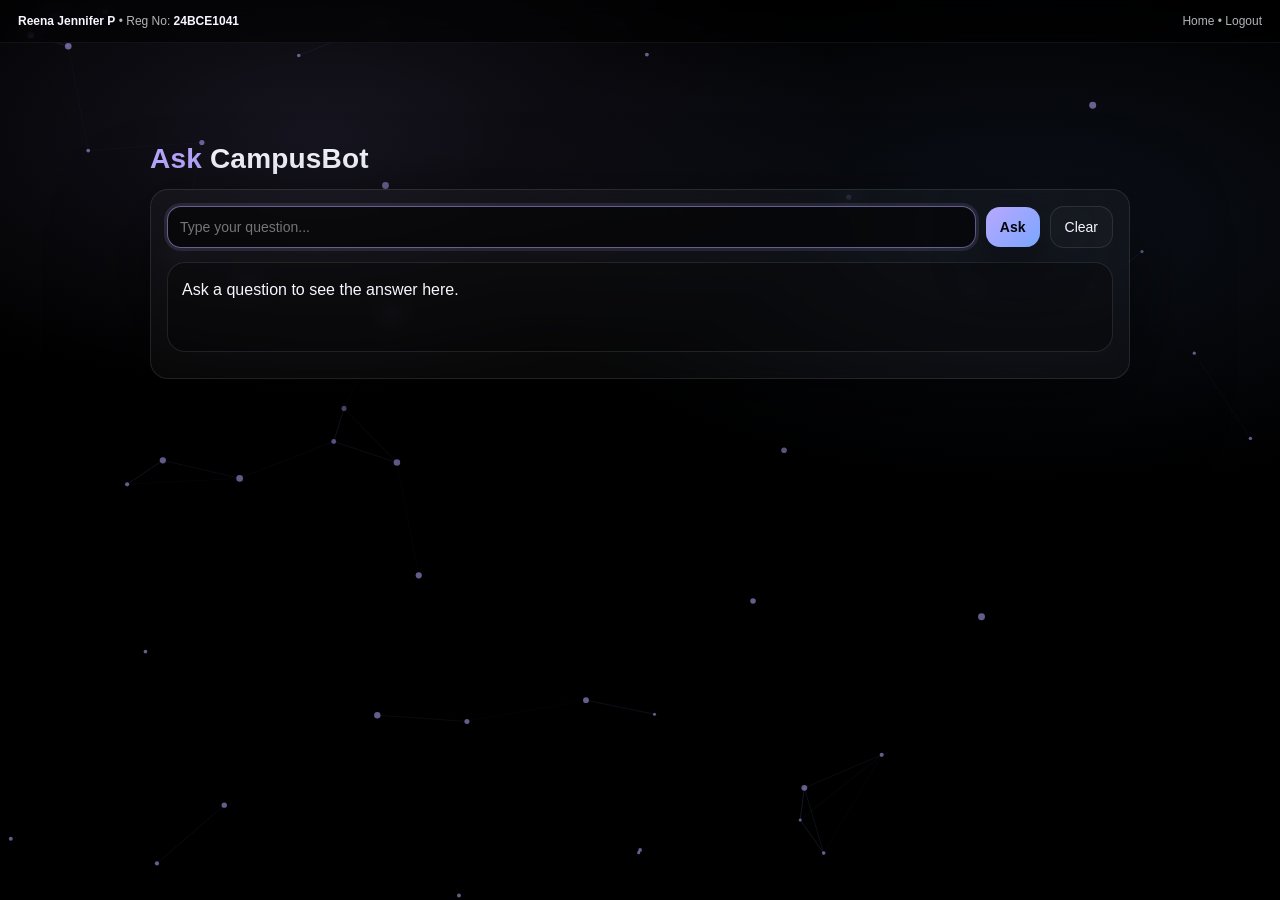
==== frontend/index.html @ 2409b5f1 "Restructure project and add README" ====
<!DOCTYPE html>
<html>
<head>
  <meta charset="UTF-8" />
  <meta name="viewport" content="width=device-width, initial-scale=1"/>
  <title>CampusBot • Ask</title>
  <link rel="stylesheet" href="styles.css" />
  <style>
    .ask-wrap{
      width:min(980px, 92vw);
      margin:0 auto;
      padding:88px 0 50px;
    }
    .ask-title{
      font-size:28px;
    }
    .ask-panel{
      padding:16px;
    }
    .ask-input{
      flex:1;
      min-width:260px;
    }
  </style>
</head>
<body>
  <canvas id="bgCanvas"></canvas>

  <div class="top">
    <div class="id"><b>Reena Jennifer P</b> • Reg No: <b>24BCE1041</b></div>
    <div class="id">
      <a href="home.html">Home</a> • <a href="login.html">Logout</a>
    </div>
  </div>

  <div class="ask-wrap">
    <h1 class="ask-title"><span>Ask</span> CampusBot</h1>

    <div class="panel ask-panel">
      <div class="row">
        <input id="q" class="ask-input" type="text" placeholder="Type your question..." />
        <button class="primary" id="askBtn">Ask</button>
        <button id="clearBtn">Clear</button>
      </div>

      <div class="answer" id="answer">Ask a question to see the answer here.</div>

      <div class="sourcesTitle" id="sourcesTitle">Sources</div>
      <div class="sources" id="sources"></div>
    </div>
  </div>

  <script src="js/bg-canvas.js"></script>
  <script src="js/ask.js"></script>
</body>
</html>
---- frontend/styles.css ----
:root{
  --bg:#000;
  --text:#f6f7ff;
  --muted:rgba(246,247,255,.72);
  --line:rgba(246,247,255,.10);
  --accent:#b9a8ff;
  --accent2:#7aa6ff;
  --panel:rgba(255,255,255,.03);
}

*{
  box-sizing:border-box;
}

html, body{
  margin:0;
  min-height:100vh;
  font-family: Arial, sans-serif;
  color:var(--text);
  background:
    radial-gradient(900px 450px at 25% 15%, rgba(185,168,255,.12), transparent 60%),
    radial-gradient(900px 450px at 80% 25%, rgba(122,166,255,.10), transparent 60%),
    var(--bg);
}

body{
  min-height:100vh;
}

a{
  color:inherit;
}

.top{
  position: fixed;
  top:0;
  left:0;
  right:0;
  padding:14px 18px;
  border-bottom:1px solid rgba(246,247,255,.06);
  background:rgba(0,0,0,.55);
  backdrop-filter:blur(10px);
  display:flex;
  justify-content:space-between;
  align-items:center;
  z-index:10;
}

.top .id{
  font-size:12px;
  color:var(--muted);
}

.top .id b{
  color:var(--text);
}

.top a{
  color:var(--muted);
  text-decoration:none;
  font-size:12px;
}

.top a:hover{
  text-decoration:underline;
}

.wrap{
  width:min(960px, 92vw);
  margin:0 auto;
}

.wrap-narrow{
  width:min(420px, 92vw);
}

.panel{
  border:1px solid var(--line);
  border-radius:18px;
  background:var(--panel);
  backdrop-filter:blur(10px);
  box-shadow:0 30px 90px rgba(0,0,0,.6);
}

.brand{
  font-size:28px;
  letter-spacing:.2px;
  margin:0;
}

.brand span,
h1 span{
  color:var(--accent);
  font-weight:800;
}

.sub{
  margin:8px 0 0;
  color:var(--muted);
  font-size:13px;
  line-height:1.5;
}

h1{
  margin:12px 0 14px;
  letter-spacing:.2px;
}

.input,
input{
  width:100%;
  min-width:0;
  padding:12px 12px;
  border-radius:14px;
  border:1px solid rgba(246,247,255,.12);
  background:rgba(0,0,0,.55);
  color:var(--text);
  outline:none;
  font-size:14px;
}

.input:focus,
input:focus{
  border-color:rgba(185,168,255,.55);
  box-shadow:0 0 0 3px rgba(185,168,255,.12);
}

/* Prevent white autofill background */
input:-webkit-autofill,
input:-webkit-autofill:hover,
input:-webkit-autofill:focus,
input:-webkit-autofill:active{
  -webkit-box-shadow:0 0 0 1000px rgba(0,0,0,0.55) inset !important;
  box-shadow:0 0 0 1000px rgba(0,0,0,0.55) inset !important;
  -webkit-text-fill-color:#f6f7ff !important;
  transition:background-color 5000s ease-in-out 0s;
}

label{
  display:block;
  margin:12px 0 6px;
  font-size:12px;
  color:var(--muted);
}

.btn,
button{
  padding:12px 14px;
  border-radius:14px;
  border:1px solid rgba(246,247,255,.10);
  background:rgba(255,255,255,.02);
  color:var(--text);
  cursor:pointer;
  font-size:14px;
}

.btn-primary,
button.primary{
  border:none;
  color:#05050a;
  font-weight:800;
  background:linear-gradient(135deg, var(--accent), var(--accent2));
  box-shadow:0 16px 50px rgba(0,0,0,.55);
}

.btn-primary:hover,
button.primary:hover{
  transform:translateY(-1px);
}

.btn-primary:active,
button.primary:active{
  transform:translateY(0);
}

button:disabled{
  opacity:.6;
  cursor:not-allowed;
}

.link{
  color:rgba(185,168,255,.95);
  text-decoration:none;
  font-size:12px;
  cursor:pointer;
}

.link:hover{
  text-decoration:underline;
}

.grid{
  position:fixed;
  inset:0;
  background:
    linear-gradient(to right, rgba(255,255,255,.03) 1px, transparent 1px),
    linear-gradient(to bottom, rgba(255,255,255,.03) 1px, transparent 1px);
  background-size:70px 70px;
  opacity:.14;
  pointer-events:none;
  mask-image:radial-gradient(700px 500px at 50% 20%, black 30%, transparent 70%);
}

.row{
  display:flex;
  gap:10px;
  flex-wrap:wrap;
  align-items:center;
}

.toast{
  margin-top:12px;
  border:1px solid rgba(246,247,255,.10);
  background:rgba(0,0,0,.35);
  border-radius:14px;
  padding:10px 12px;
  font-size:12px;
  color:rgba(246,247,255,.78);
  display:none;
}

.answer{
  margin-top:14px;
  padding:14px;
  border-radius:18px;
  border:1px solid rgba(246,247,255,.10);
  background:rgba(0,0,0,.30);
  white-space:pre-wrap;
  line-height:1.6;
  min-height:90px;
}

.sourcesTitle{
  margin-top:14px;
  color:var(--accent);
  font-weight:800;
  font-size:13px;
  display:none;
}

.sources{
  margin-top:10px;
  display:flex;
  flex-direction:column;
  gap:8px;
}

.src{
  border:1px solid rgba(246,247,255,.10);
  background:rgba(255,255,255,.02);
  border-radius:14px;
  padding:10px 12px;
  font-size:13px;
  color:var(--muted);
}

.src a{
  color:var(--text);
  text-decoration:none;
}

.src a:hover{
  text-decoration:underline;
}

.pill{
  display:inline-block;
  font-size:11px;
  padding:3px 8px;
  border-radius:999px;
  border:1px solid rgba(246,247,255,.10);
  background:rgba(185,168,255,.10);
  color:var(--text);
  margin-right:8px;
}

.url{
  margin-top:6px;
  font-size:12px;
  opacity:.9;
  word-break:break-word;
}

#bgCanvas{
  position: fixed;
  inset: 0;
  width: 100%;
  height: 100%;
  z-index: 0;
}

.grid{
  z-index: 1;
}

.top,
.home-wrap,
.ask-wrap,
.wrap,
.login-wrap{
  position: relative;
  z-index: 2;
}
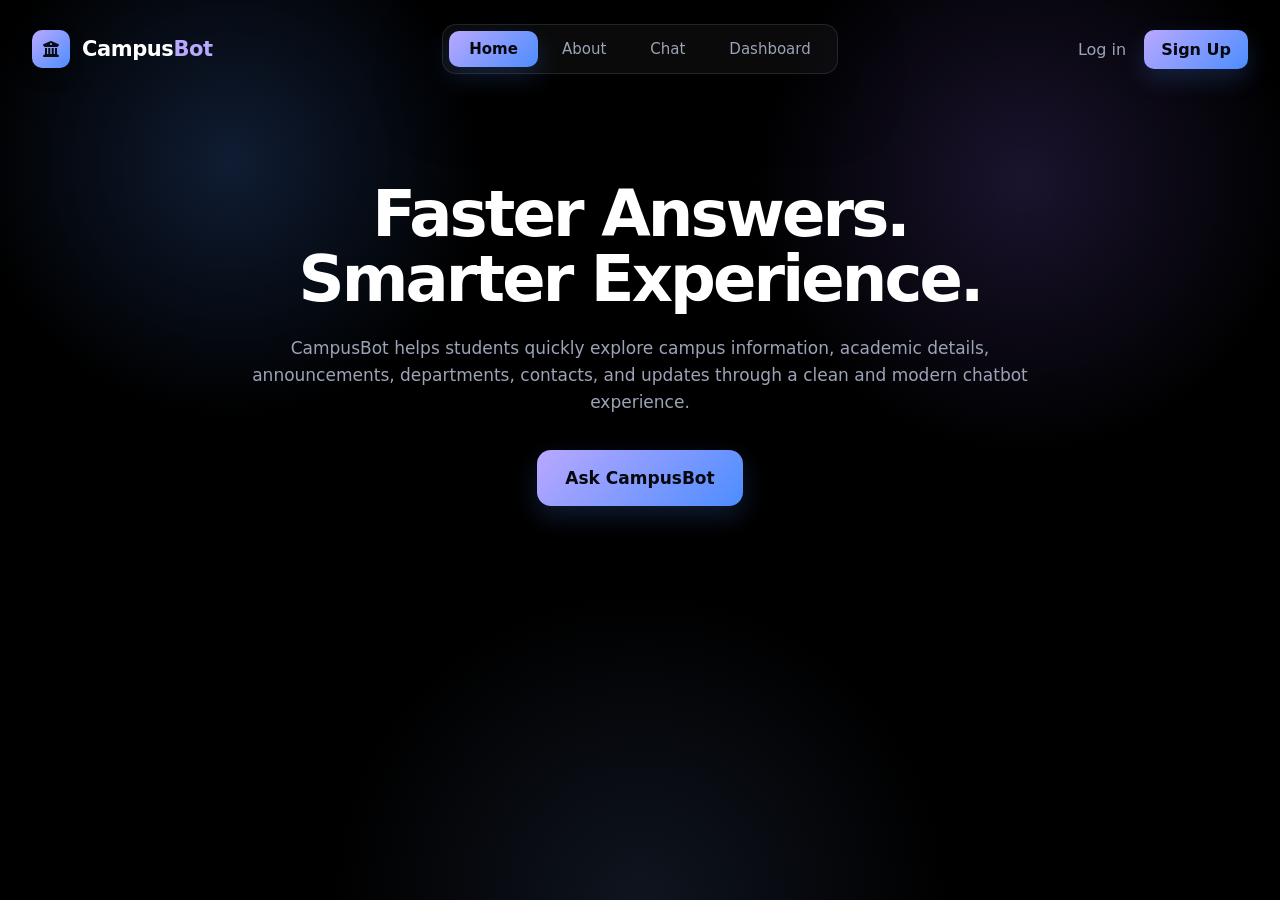
==== commit f282c004: "Replace old frontend with new frontend pages" ====
--- a/frontend/index.html
+++ b/frontend/index.html
@@ -1,56 +1,344 @@
 <!DOCTYPE html>
-<html>
+<html lang="en">
 <head>
   <meta charset="UTF-8" />
-  <meta name="viewport" content="width=device-width, initial-scale=1"/>
-  <title>CampusBot • Ask</title>
-  <link rel="stylesheet" href="styles.css" />
+  <meta name="viewport" content="width=device-width, initial-scale=1.0" />
+  <title>CampusBot Landing Page</title>
+  <link rel="stylesheet" href="https://cdnjs.cloudflare.com/ajax/libs/font-awesome/6.5.2/css/all.min.css">
   <style>
-    .ask-wrap{
-      width:min(980px, 92vw);
-      margin:0 auto;
-      padding:88px 0 50px;
-    }
-    .ask-title{
-      font-size:28px;
-    }
-    .ask-panel{
-      padding:16px;
-    }
-    .ask-input{
-      flex:1;
-      min-width:260px;
+    :root {
+      --bg: #000000;
+      --text: #f6f7ff;
+      --muted: #9ca3b7;
+      --line: rgba(255,255,255,0.10);
+      --panel: rgba(18, 20, 32, 0.72);
+      --panel-2: rgba(255,255,255,0.04);
+      --accent: #b9a8ff;
+      --accent-2: #4d8dff;
+      --shadow: 0 24px 60px rgba(0,0,0,0.55);
+      --radius-lg: 18px;
+      --radius-md: 14px;
+      --radius-sm: 12px;
+    }
+
+    * {
+      box-sizing: border-box;
+      margin: 0;
+      padding: 0;
+    }
+
+    html, body {
+      width: 100%;
+      min-height: 100%;
+      font-family: Inter, ui-sans-serif, system-ui, -apple-system, BlinkMacSystemFont, "Segoe UI", Roboto, Helvetica, Arial, sans-serif;
+      color: var(--text);
+      overflow-x: hidden;
+      background: var(--bg);
+    }
+
+    body {
+      background:
+        radial-gradient(circle at 18% 18%, rgba(77,141,255,0.20), transparent 20%),
+        radial-gradient(circle at 80% 20%, rgba(143,107,255,0.18), transparent 22%),
+        radial-gradient(circle at 50% 100%, rgba(122,166,255,0.12), transparent 28%),
+        #000;
+    }
+
+    .page {
+      width: 100%;
+      min-height: 100vh;
+      position: relative;
+      padding-bottom: 48px;
+    }
+
+    .container {
+      width: min(1220px, calc(100vw - 64px));
+      margin: 0 auto;
+    }
+
+    header {
+      display: grid;
+      grid-template-columns: 1fr auto 1fr;
+      align-items: center;
+      padding: 24px 0 18px;
+      position: relative;
+      z-index: 2;
+    }
+
+    .brand {
+      display: flex;
+      align-items: center;
+      gap: 12px;
+      font-size: 21px;
+      font-weight: 600;
+      letter-spacing: -0.02em;
+      color: #fff;
+      justify-self: start;
+    }
+
+    .brand-badge {
+      width: 38px;
+      height: 38px;
+      border-radius: 10px;
+      background: linear-gradient(135deg, var(--accent) 0%, var(--accent-2) 100%);
+      box-shadow: 0 8px 16px rgba(0,0,0,0.25);
+      flex: 0 0 38px;
+      display: grid;
+      place-items: center;
+      color: #0b0d14;
+      font-size: 16px;
+    }
+
+    .brand-text span {
+      color: var(--accent);
+    }
+
+    .nav-pill {
+      display: flex;
+      align-items: center;
+      gap: 4px;
+      padding: 6px;
+      background: var(--panel-2);
+      border: 1px solid var(--line);
+      border-radius: 14px;
+      backdrop-filter: blur(14px);
+      box-shadow: var(--shadow);
+      margin-left: 0;
+      justify-self: center;
+    }
+
+    .nav-pill a {
+      text-decoration: none;
+      color: var(--muted);
+      font-size: 15px;
+      font-weight: 500;
+      padding: 9px 20px;
+      border-radius: 10px;
+      transition: 0.2s ease;
+    }
+
+    .nav-pill a.active {
+      background: linear-gradient(135deg, var(--accent) 0%, var(--accent-2) 100%);
+      color: #07080d;
+      font-weight: 700;
+      box-shadow: 0 10px 24px rgba(77,141,255,0.20);
+    }
+
+    .auth {
+      display: flex;
+      align-items: center;
+      gap: 18px;
+      font-size: 16px;
+      font-weight: 500;
+      justify-self: end;
+    }
+
+    .auth a {
+      text-decoration: none;
+      color: var(--muted);
+    }
+
+    .auth .signup {
+      color: #07080d;
+      background: linear-gradient(135deg, var(--accent) 0%, var(--accent-2) 100%);
+      padding: 10px 17px;
+      border-radius: 10px;
+      font-weight: 700;
+      box-shadow: 0 10px 24px rgba(77,141,255,0.20);
+    }
+
+    .hero {
+      text-align: center;
+      padding-top: 90px;
+      padding-bottom: 10px;
+      position: relative;
+      z-index: 2;
+    }
+
+    .hero h1 {
+      font-size: clamp(42px, 5vw, 76px);
+      line-height: 1.02;
+      letter-spacing: -0.045em;
+      font-weight: 700;
+      max-width: 820px;
+      margin: 0 auto;
+      text-wrap: balance;
+      color: #fff;
+    }
+
+    .hero h1 span {
+      color: var(--accent);
+    }
+
+    .hero p {
+      margin: 22px auto 0;
+      max-width: 780px;
+      font-size: 17px;
+      line-height: 1.6;
+      color: var(--muted);
+      font-weight: 400;
+    }
+
+    .cta-row {
+      display: flex;
+      justify-content: center;
+      gap: 18px;
+      margin-top: 34px;
+    }
+
+    .btn {
+      height: 56px;
+      min-width: 190px;
+      padding: 0 28px;
+      border-radius: 14px;
+      display: inline-flex;
+      align-items: center;
+      justify-content: center;
+      text-decoration: none;
+      font-size: 17px;
+      font-weight: 600;
+      transition: 0.18s ease;
+      border: 1px solid var(--line);
+    }
+
+    .btn.primary {
+      background: linear-gradient(135deg, var(--accent) 0%, var(--accent-2) 100%);
+      color: #07080d;
+      font-weight: 700;
+      box-shadow: 0 10px 24px rgba(77,141,255,0.20);
+      border: none;
+    }
+
+    .btn.secondary {
+      color: var(--text);
+      background: rgba(255,255,255,0.04);
+      backdrop-filter: blur(12px);
+    }
+
+    .btn:hover {
+      transform: translateY(-1px);
+    }
+
+    @media (max-width: 980px) {
+      header {
+        display: flex;
+        flex-wrap: wrap;
+        gap: 16px;
+        justify-content: center;
+      }
+
+      .nav-pill {
+        order: 3;
+        width: 100%;
+        margin-left: 0;
+        justify-content: center;
+        flex-wrap: wrap;
+      }
+
+      .hero {
+        padding-top: 42px;
+      }
+    }
+
+    @media (max-width: 640px) {
+      .container {
+        width: calc(100vw - 24px);
+      }
+
+      header {
+        padding-top: 18px;
+      }
+
+      .brand {
+        font-size: 18px;
+      }
+
+      .brand-badge {
+        width: 34px;
+        height: 34px;
+        font-size: 14px;
+      }
+
+      .auth {
+        gap: 12px;
+        font-size: 15px;
+      }
+
+      .nav-pill a {
+        padding: 8px 14px;
+        font-size: 14px;
+      }
+
+      .hero h1 {
+        font-size: 42px;
+      }
+
+      .hero p {
+        font-size: 15px;
+        max-width: 95%;
+      }
+
+      .cta-row {
+        flex-direction: column;
+        align-items: center;
+      }
+
+      .btn {
+        width: min(100%, 280px);
+        min-width: 0;
+        height: 54px;
+        font-size: 16px;
+      }
     }
   </style>
 </head>
 <body>
-  <canvas id="bgCanvas"></canvas>
-
-  <div class="top">
-    <div class="id"><b>Reena Jennifer P</b> • Reg No: <b>24BCE1041</b></div>
-    <div class="id">
-      <a href="home.html">Home</a> • <a href="login.html">Logout</a>
+  <div class="page">
+    <div class="container">
+      <header>
+        <div class="brand">
+          <div class="brand-badge">
+            <i class="fa-solid fa-building-columns"></i>
+          </div>
+          <div class="brand-text">Campus<span>Bot</span></div>
+        </div>
+
+        <nav class="nav-pill">
+          <a href="#" class="active">Home</a>
+          <a href="about.html">About</a>
+          <a href="chat.html">Chat</a>
+          <a href="dashboard.html">Dashboard</a>
+        </nav>
+
+        <div class="auth">
+          <a href="login.html">Log in</a>
+          <a href="signup.html" class="signup">Sign Up</a>
+        </div>
+      </header>
+
+      <section class="hero">
+        <h1>Faster Answers. Smarter Experience.</h1>
+        <p>
+          CampusBot helps students quickly explore campus information, academic details,
+          announcements, departments, contacts, and updates through a clean and modern chatbot experience.
+        </p>
+
+        <div class="cta-row">
+          <a class="btn primary" href="chat.html">Ask CampusBot</a>
+        </div>
+      </section>
     </div>
   </div>
 
-  <div class="ask-wrap">
-    <h1 class="ask-title"><span>Ask</span> CampusBot</h1>
-
-    <div class="panel ask-panel">
-      <div class="row">
-        <input id="q" class="ask-input" type="text" placeholder="Type your question..." />
-        <button class="primary" id="askBtn">Ask</button>
-        <button id="clearBtn">Clear</button>
-      </div>
-
-      <div class="answer" id="answer">Ask a question to see the answer here.</div>
-
-      <div class="sourcesTitle" id="sourcesTitle">Sources</div>
-      <div class="sources" id="sources"></div>
-    </div>
-  </div>
-
-  <script src="js/bg-canvas.js"></script>
-  <script src="js/ask.js"></script>
+  <script>
+    document.querySelectorAll('.nav-pill a').forEach(link => {
+      link.addEventListener('click', e => {
+        const href = link.getAttribute('href');
+        if (href === "#") { e.preventDefault(); }
+        document.querySelectorAll('.nav-pill a').forEach(a => a.classList.remove('active'));
+        link.classList.add('active');
+      });
+    });
+  </script>
 </body>
 </html>
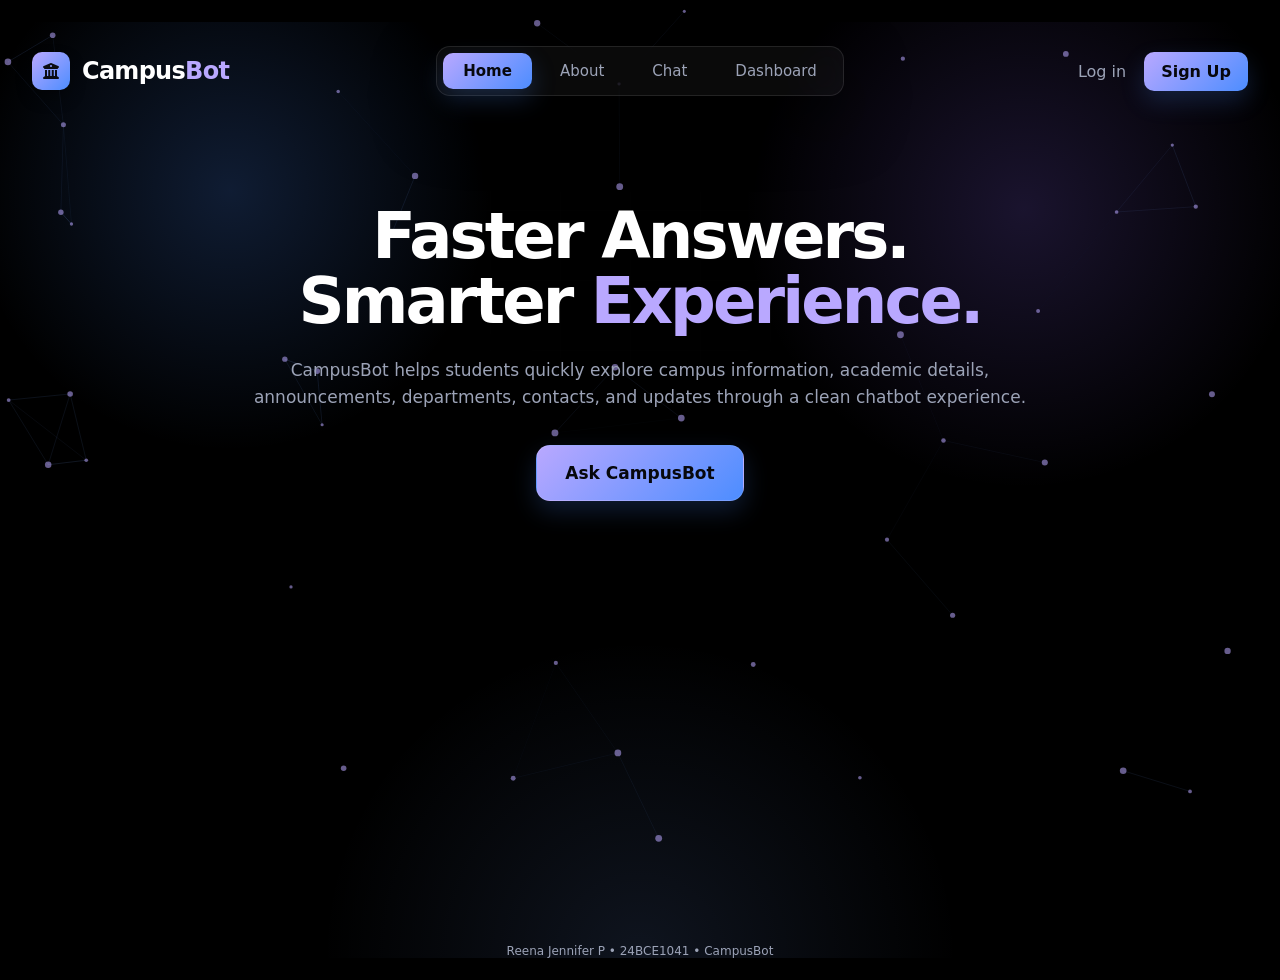
==== commit 263b6384: "Refactor frontend into shared css and js" ====
--- a/frontend/index.html
+++ b/frontend/index.html
@@ -3,303 +3,19 @@
 <head>
   <meta charset="UTF-8" />
   <meta name="viewport" content="width=device-width, initial-scale=1.0" />
-  <title>CampusBot Landing Page</title>
+  <title>CampusBot</title>
   <link rel="stylesheet" href="https://cdnjs.cloudflare.com/ajax/libs/font-awesome/6.5.2/css/all.min.css">
-  <style>
-    :root {
-      --bg: #000000;
-      --text: #f6f7ff;
-      --muted: #9ca3b7;
-      --line: rgba(255,255,255,0.10);
-      --panel: rgba(18, 20, 32, 0.72);
-      --panel-2: rgba(255,255,255,0.04);
-      --accent: #b9a8ff;
-      --accent-2: #4d8dff;
-      --shadow: 0 24px 60px rgba(0,0,0,0.55);
-      --radius-lg: 18px;
-      --radius-md: 14px;
-      --radius-sm: 12px;
-    }
-
-    * {
-      box-sizing: border-box;
-      margin: 0;
-      padding: 0;
-    }
-
-    html, body {
-      width: 100%;
-      min-height: 100%;
-      font-family: Inter, ui-sans-serif, system-ui, -apple-system, BlinkMacSystemFont, "Segoe UI", Roboto, Helvetica, Arial, sans-serif;
-      color: var(--text);
-      overflow-x: hidden;
-      background: var(--bg);
-    }
-
-    body {
-      background:
-        radial-gradient(circle at 18% 18%, rgba(77,141,255,0.20), transparent 20%),
-        radial-gradient(circle at 80% 20%, rgba(143,107,255,0.18), transparent 22%),
-        radial-gradient(circle at 50% 100%, rgba(122,166,255,0.12), transparent 28%),
-        #000;
-    }
-
-    .page {
-      width: 100%;
-      min-height: 100vh;
-      position: relative;
-      padding-bottom: 48px;
-    }
-
-    .container {
-      width: min(1220px, calc(100vw - 64px));
-      margin: 0 auto;
-    }
-
-    header {
-      display: grid;
-      grid-template-columns: 1fr auto 1fr;
-      align-items: center;
-      padding: 24px 0 18px;
-      position: relative;
-      z-index: 2;
-    }
-
-    .brand {
-      display: flex;
-      align-items: center;
-      gap: 12px;
-      font-size: 21px;
-      font-weight: 600;
-      letter-spacing: -0.02em;
-      color: #fff;
-      justify-self: start;
-    }
-
-    .brand-badge {
-      width: 38px;
-      height: 38px;
-      border-radius: 10px;
-      background: linear-gradient(135deg, var(--accent) 0%, var(--accent-2) 100%);
-      box-shadow: 0 8px 16px rgba(0,0,0,0.25);
-      flex: 0 0 38px;
-      display: grid;
-      place-items: center;
-      color: #0b0d14;
-      font-size: 16px;
-    }
-
-    .brand-text span {
-      color: var(--accent);
-    }
-
-    .nav-pill {
-      display: flex;
-      align-items: center;
-      gap: 4px;
-      padding: 6px;
-      background: var(--panel-2);
-      border: 1px solid var(--line);
-      border-radius: 14px;
-      backdrop-filter: blur(14px);
-      box-shadow: var(--shadow);
-      margin-left: 0;
-      justify-self: center;
-    }
-
-    .nav-pill a {
-      text-decoration: none;
-      color: var(--muted);
-      font-size: 15px;
-      font-weight: 500;
-      padding: 9px 20px;
-      border-radius: 10px;
-      transition: 0.2s ease;
-    }
-
-    .nav-pill a.active {
-      background: linear-gradient(135deg, var(--accent) 0%, var(--accent-2) 100%);
-      color: #07080d;
-      font-weight: 700;
-      box-shadow: 0 10px 24px rgba(77,141,255,0.20);
-    }
-
-    .auth {
-      display: flex;
-      align-items: center;
-      gap: 18px;
-      font-size: 16px;
-      font-weight: 500;
-      justify-self: end;
-    }
-
-    .auth a {
-      text-decoration: none;
-      color: var(--muted);
-    }
-
-    .auth .signup {
-      color: #07080d;
-      background: linear-gradient(135deg, var(--accent) 0%, var(--accent-2) 100%);
-      padding: 10px 17px;
-      border-radius: 10px;
-      font-weight: 700;
-      box-shadow: 0 10px 24px rgba(77,141,255,0.20);
-    }
-
-    .hero {
-      text-align: center;
-      padding-top: 90px;
-      padding-bottom: 10px;
-      position: relative;
-      z-index: 2;
-    }
-
-    .hero h1 {
-      font-size: clamp(42px, 5vw, 76px);
-      line-height: 1.02;
-      letter-spacing: -0.045em;
-      font-weight: 700;
-      max-width: 820px;
-      margin: 0 auto;
-      text-wrap: balance;
-      color: #fff;
-    }
-
-    .hero h1 span {
-      color: var(--accent);
-    }
-
-    .hero p {
-      margin: 22px auto 0;
-      max-width: 780px;
-      font-size: 17px;
-      line-height: 1.6;
-      color: var(--muted);
-      font-weight: 400;
-    }
-
-    .cta-row {
-      display: flex;
-      justify-content: center;
-      gap: 18px;
-      margin-top: 34px;
-    }
-
-    .btn {
-      height: 56px;
-      min-width: 190px;
-      padding: 0 28px;
-      border-radius: 14px;
-      display: inline-flex;
-      align-items: center;
-      justify-content: center;
-      text-decoration: none;
-      font-size: 17px;
-      font-weight: 600;
-      transition: 0.18s ease;
-      border: 1px solid var(--line);
-    }
-
-    .btn.primary {
-      background: linear-gradient(135deg, var(--accent) 0%, var(--accent-2) 100%);
-      color: #07080d;
-      font-weight: 700;
-      box-shadow: 0 10px 24px rgba(77,141,255,0.20);
-      border: none;
-    }
-
-    .btn.secondary {
-      color: var(--text);
-      background: rgba(255,255,255,0.04);
-      backdrop-filter: blur(12px);
-    }
-
-    .btn:hover {
-      transform: translateY(-1px);
-    }
-
-    @media (max-width: 980px) {
-      header {
-        display: flex;
-        flex-wrap: wrap;
-        gap: 16px;
-        justify-content: center;
-      }
-
-      .nav-pill {
-        order: 3;
-        width: 100%;
-        margin-left: 0;
-        justify-content: center;
-        flex-wrap: wrap;
-      }
-
-      .hero {
-        padding-top: 42px;
-      }
-    }
-
-    @media (max-width: 640px) {
-      .container {
-        width: calc(100vw - 24px);
-      }
-
-      header {
-        padding-top: 18px;
-      }
-
-      .brand {
-        font-size: 18px;
-      }
-
-      .brand-badge {
-        width: 34px;
-        height: 34px;
-        font-size: 14px;
-      }
-
-      .auth {
-        gap: 12px;
-        font-size: 15px;
-      }
-
-      .nav-pill a {
-        padding: 8px 14px;
-        font-size: 14px;
-      }
-
-      .hero h1 {
-        font-size: 42px;
-      }
-
-      .hero p {
-        font-size: 15px;
-        max-width: 95%;
-      }
-
-      .cta-row {
-        flex-direction: column;
-        align-items: center;
-      }
-
-      .btn {
-        width: min(100%, 280px);
-        min-width: 0;
-        height: 54px;
-        font-size: 16px;
-      }
-    }
-  </style>
+  <link rel="stylesheet" href="css/styles.css">
 </head>
 <body>
-  <div class="page">
+  <canvas id="bgCanvas"></canvas>
+  <div class="grid"></div>
+
+  <div class="page page-landing">
     <div class="container">
-      <header>
+      <header class="landing-header">
         <div class="brand">
-          <div class="brand-badge">
-            <i class="fa-solid fa-building-columns"></i>
-          </div>
+          <div class="brand-badge"><i class="fa-solid fa-building-columns"></i></div>
           <div class="brand-text">Campus<span>Bot</span></div>
         </div>
 
@@ -310,17 +26,17 @@
           <a href="dashboard.html">Dashboard</a>
         </nav>
 
-        <div class="auth">
+        <div class="auth-links">
           <a href="login.html">Log in</a>
           <a href="signup.html" class="signup">Sign Up</a>
         </div>
       </header>
 
       <section class="hero">
-        <h1>Faster Answers. Smarter Experience.</h1>
+        <h1>Faster Answers. Smarter <span>Experience.</span></h1>
         <p>
           CampusBot helps students quickly explore campus information, academic details,
-          announcements, departments, contacts, and updates through a clean and modern chatbot experience.
+          announcements, departments, contacts, and updates through a clean chatbot experience.
         </p>
 
         <div class="cta-row">
@@ -330,15 +46,10 @@
     </div>
   </div>
 
-  <script>
-    document.querySelectorAll('.nav-pill a').forEach(link => {
-      link.addEventListener('click', e => {
-        const href = link.getAttribute('href');
-        if (href === "#") { e.preventDefault(); }
-        document.querySelectorAll('.nav-pill a').forEach(a => a.classList.remove('active'));
-        link.classList.add('active');
-      });
-    });
-  </script>
+  <footer class="site-footer">
+    <p>Reena Jennifer P • 24BCE1041 • CampusBot</p>
+  </footer>
+
+  <script src="js/bg-canvas.js"></script>
 </body>
 </html>
--- a/frontend/css/styles.css
+++ b/frontend/css/styles.css
@@ -0,0 +1,1002 @@
+:root{
+  --bg:#000000;
+  --text:#f6f7ff;
+  --muted:#9ca3b7;
+  --line:rgba(255,255,255,0.10);
+  --line-soft:rgba(255,255,255,0.06);
+  --panel:rgba(18,20,32,0.82);
+  --panel-2:rgba(255,255,255,0.04);
+  --input-bg:rgba(255,255,255,0.05);
+  --accent:#b9a8ff;
+  --accent-2:#4d8dff;
+  --shadow:0 24px 60px rgba(0,0,0,0.55);
+  --radius-xl:28px;
+  --radius-lg:20px;
+  --radius-md:16px;
+  --radius-sm:14px;
+}
+
+*{
+  box-sizing:border-box;
+  margin:0;
+  padding:0;
+}
+
+html, body{
+  width:100%;
+  min-height:100%;
+  font-family:Inter, ui-sans-serif, system-ui, -apple-system, BlinkMacSystemFont, "Segoe UI", Roboto, Helvetica, Arial, sans-serif;
+  background:var(--bg);
+  color:var(--text);
+}
+
+body{
+  overflow-x:hidden;
+  background:
+    radial-gradient(circle at 18% 18%, rgba(77,141,255,0.20), transparent 20%),
+    radial-gradient(circle at 80% 20%, rgba(143,107,255,0.18), transparent 22%),
+    radial-gradient(circle at 50% 100%, rgba(122,166,255,0.12), transparent 28%),
+    #000;
+}
+
+a{
+  color:inherit;
+  text-decoration:none;
+}
+
+button,
+input,
+select{
+  font:inherit;
+}
+
+#bgCanvas{
+  position:fixed;
+  inset:0;
+  width:100%;
+  height:100%;
+  z-index:0;
+  pointer-events:none;
+}
+
+.grid{
+  position:fixed;
+  inset:0;
+  background:
+    linear-gradient(to right, rgba(255,255,255,.03) 1px, transparent 1px),
+    linear-gradient(to bottom, rgba(255,255,255,.03) 1px, transparent 1px);
+  background-size:70px 70px;
+  opacity:.14;
+  pointer-events:none;
+  mask-image:radial-gradient(700px 500px at 50% 20%, black 30%, transparent 70%);
+  z-index:1;
+}
+
+.site-header,
+.page,
+.site-footer,
+.auth-page{
+  position:relative;
+  z-index:2;
+}
+
+.site-header{
+  width:min(1240px, calc(100vw - 32px));
+  margin:20px auto 0;
+  padding:14px 18px;
+  display:flex;
+  align-items:center;
+  justify-content:space-between;
+  gap:20px;
+  border:1px solid var(--line-soft);
+  border-radius:18px;
+  background:rgba(0,0,0,0.45);
+  backdrop-filter:blur(14px);
+  box-shadow:0 18px 45px rgba(0,0,0,0.35);
+}
+
+.brand-link{
+  text-decoration:none;
+}
+
+.brand-wrap,
+.brand{
+  display:flex;
+  align-items:center;
+  gap:12px;
+}
+
+.brand-badge,
+.logo-box{
+  width:38px;
+  height:38px;
+  border-radius:10px;
+  background:linear-gradient(135deg, var(--accent) 0%, var(--accent-2) 100%);
+  box-shadow:0 8px 16px rgba(0,0,0,0.25);
+  display:grid;
+  place-items:center;
+  color:#0b0d14;
+  font-size:16px;
+  flex:0 0 38px;
+}
+
+.brand-text{
+  color:#ffffff;
+  font-size:24px;
+  font-weight:700;
+  letter-spacing:-0.03em;
+}
+
+.brand-text span,
+h1 span,
+h2 span{
+  color:var(--accent);
+}
+
+.nav-links,
+.nav-pill{
+  display:flex;
+  align-items:center;
+  gap:8px;
+  flex-wrap:wrap;
+}
+
+.nav-pill{
+  padding:6px;
+  background:var(--panel-2);
+  border:1px solid var(--line);
+  border-radius:14px;
+  backdrop-filter:blur(14px);
+  box-shadow:var(--shadow);
+}
+
+.nav-links a,
+.nav-pill a{
+  text-decoration:none;
+  color:var(--muted);
+  font-size:14px;
+  font-weight:500;
+  padding:10px 16px;
+  border-radius:12px;
+  transition:.2s ease;
+}
+
+.nav-pill a{
+  font-size:15px;
+  padding:9px 20px;
+  border-radius:10px;
+}
+
+.nav-links a:hover,
+.nav-pill a:hover{
+  color:var(--text);
+  background:rgba(255,255,255,0.04);
+}
+
+.nav-links a.active,
+.nav-pill a.active{
+  color:#07080d;
+  background:linear-gradient(135deg, var(--accent) 0%, var(--accent-2) 100%);
+  font-weight:700;
+  box-shadow:0 10px 24px rgba(77,141,255,0.22);
+}
+
+.page{
+  width:min(1240px, calc(100vw - 32px));
+  margin:22px auto;
+  padding-bottom:18px;
+}
+
+.container{
+  width:min(1220px, calc(100vw - 64px));
+  margin:0 auto;
+}
+
+.panel{
+  border:1px solid rgba(167,139,250,0.14);
+  border-radius:var(--radius-xl);
+  background:var(--panel);
+  backdrop-filter:blur(14px);
+  box-shadow:var(--shadow);
+}
+
+.btn-primary,
+.btn-secondary,
+.btn,
+.submit{
+  display:inline-flex;
+  align-items:center;
+  justify-content:center;
+  text-decoration:none;
+  border:none;
+  cursor:pointer;
+  transition:.18s ease;
+}
+
+.btn-primary,
+.submit,
+.btn.primary{
+  background:linear-gradient(135deg, var(--accent) 0%, var(--accent-2) 100%);
+  color:#07080d;
+  font-weight:800;
+  box-shadow:0 10px 24px rgba(77,141,255,0.20);
+}
+
+.btn-primary:hover,
+.btn:hover,
+.submit:hover,
+.prompt-chip:hover,
+.dash-card:hover{
+  transform:translateY(-1px);
+}
+
+.site-footer{
+  width:min(1240px, calc(100vw - 32px));
+  margin:0 auto 22px;
+  text-align:center;
+  color:var(--muted);
+  font-size:12px;
+}
+
+/* landing */
+.page-landing{
+  min-height:100vh;
+  padding-bottom:48px;
+}
+
+.landing-header{
+  display:grid;
+  grid-template-columns:1fr auto 1fr;
+  align-items:center;
+  padding:24px 0 18px;
+}
+
+.auth-links{
+  display:flex;
+  align-items:center;
+  gap:18px;
+  justify-self:end;
+}
+
+.auth-links a{
+  color:var(--muted);
+}
+
+.auth-links .signup{
+  color:#07080d;
+  background:linear-gradient(135deg, var(--accent) 0%, var(--accent-2) 100%);
+  padding:10px 17px;
+  border-radius:10px;
+  font-weight:700;
+  box-shadow:0 10px 24px rgba(77,141,255,0.20);
+}
+
+.hero{
+  text-align:center;
+  padding-top:90px;
+  padding-bottom:10px;
+}
+
+.hero h1{
+  font-size:clamp(42px, 5vw, 76px);
+  line-height:1.02;
+  letter-spacing:-0.045em;
+  font-weight:700;
+  max-width:820px;
+  margin:0 auto;
+  color:#fff;
+}
+
+.hero p{
+  margin:22px auto 0;
+  max-width:780px;
+  font-size:17px;
+  line-height:1.6;
+  color:var(--muted);
+}
+
+.cta-row{
+  display:flex;
+  justify-content:center;
+  gap:18px;
+  margin-top:34px;
+}
+
+.btn{
+  height:56px;
+  min-width:190px;
+  padding:0 28px;
+  border-radius:14px;
+  border:1px solid var(--line);
+  font-size:17px;
+  font-weight:600;
+}
+
+.btn.secondary{
+  color:var(--text);
+  background:rgba(255,255,255,0.04);
+}
+
+/* about */
+.about-hero{
+  padding:34px 34px 30px;
+  margin-bottom:18px;
+  min-height:280px;
+  display:flex;
+  flex-direction:column;
+  justify-content:center;
+  position:relative;
+  overflow:hidden;
+}
+
+.about-hero::before,
+.dashboard-hero::before{
+  content:"";
+  position:absolute;
+  width:260px;
+  height:260px;
+  background:radial-gradient(circle, rgba(185,168,255,0.18) 0%, rgba(77,141,255,0.10) 45%, transparent 72%);
+  pointer-events:none;
+}
+
+.about-hero::before{
+  inset:auto -80px -80px auto;
+}
+
+.eyebrow{
+  font-size:12px;
+  letter-spacing:.14em;
+  text-transform:uppercase;
+  color:var(--accent);
+  font-weight:700;
+  margin-bottom:14px;
+}
+
+.about-hero h1,
+.dashboard-hero h1,
+.chat-topbar h1{
+  font-size:clamp(34px, 5vw, 62px);
+  line-height:1.02;
+  letter-spacing:-0.045em;
+  margin-bottom:14px;
+}
+
+.about-hero p,
+.dashboard-hero p{
+  max-width:760px;
+  color:var(--muted);
+  font-size:16px;
+  line-height:1.7;
+}
+
+.about-grid,
+.dashboard-grid,
+.stats-grid{
+  display:grid;
+  gap:18px;
+}
+
+.about-grid{
+  grid-template-columns:repeat(3, 1fr);
+}
+
+.about-card{
+  padding:24px 22px;
+  min-height:190px;
+  background:linear-gradient(180deg, rgba(255,255,255,0.03), rgba(255,255,255,0.02));
+}
+
+.about-card h3{
+  font-size:20px;
+  margin-bottom:10px;
+}
+
+.about-card p{
+  color:var(--muted);
+  font-size:14px;
+  line-height:1.7;
+}
+
+.card-icon,
+.dash-icon{
+  width:42px;
+  height:42px;
+  border-radius:14px;
+  display:grid;
+  place-items:center;
+  margin-bottom:16px;
+  font-size:18px;
+  font-weight:800;
+  color:#07080d;
+  background:linear-gradient(135deg, var(--accent), var(--accent-2));
+  box-shadow:0 10px 24px rgba(77,141,255,0.20);
+}
+
+.about-note{
+  margin-top:18px;
+  padding:18px 20px;
+  border-radius:20px;
+  border:1px solid var(--line-soft);
+  background:rgba(255,255,255,0.03);
+  color:var(--muted);
+  font-size:14px;
+  line-height:1.7;
+}
+
+/* dashboard */
+.dashboard-page{
+  display:flex;
+  flex-direction:column;
+  gap:18px;
+}
+
+.dashboard-hero{
+  padding:30px 30px 28px;
+  display:flex;
+  align-items:center;
+  justify-content:space-between;
+  gap:20px;
+  position:relative;
+  overflow:hidden;
+}
+
+.dashboard-hero::before{
+  right:-90px;
+  top:-70px;
+}
+
+.dashboard-grid{
+  grid-template-columns:repeat(2, 1fr);
+}
+
+.dash-card{
+  color:inherit;
+  padding:22px;
+  min-height:180px;
+  background:linear-gradient(180deg, rgba(255,255,255,0.03), rgba(255,255,255,0.02));
+}
+
+.dash-card h3{
+  font-size:22px;
+  margin-bottom:10px;
+}
+
+.dash-card p{
+  color:var(--muted);
+  font-size:14px;
+  line-height:1.7;
+}
+
+.stats-grid{
+  grid-template-columns:repeat(3, 1fr);
+}
+
+.stat-card{
+  padding:24px 22px;
+  min-height:160px;
+  background:linear-gradient(180deg, rgba(255,255,255,0.03), rgba(255,255,255,0.02));
+}
+
+.stat-label{
+  font-size:12px;
+  letter-spacing:.12em;
+  text-transform:uppercase;
+  color:var(--accent);
+  font-weight:700;
+  margin-bottom:12px;
+}
+
+.stat-card h2{
+  font-size:42px;
+  margin-bottom:10px;
+}
+
+.stat-card p{
+  color:var(--muted);
+  font-size:14px;
+  line-height:1.6;
+}
+
+/* auth */
+.auth-page{
+  min-height:100vh;
+  display:grid;
+  place-items:center;
+  padding:24px;
+}
+
+.auth-header{
+  position:absolute;
+  top:26px;
+  left:32px;
+  display:flex;
+  align-items:center;
+  gap:10px;
+  font-size:24px;
+  font-weight:600;
+  letter-spacing:-0.03em;
+}
+
+.auth-card{
+  width:100%;
+  max-width:520px;
+  padding:34px 30px 28px;
+  border:1px solid rgba(167,139,250,0.16);
+  border-radius:28px;
+  background:rgba(18,20,32,0.92);
+  box-shadow:var(--shadow);
+  backdrop-filter:blur(14px);
+}
+
+.auth-card.auth-login{
+  max-width:420px;
+}
+
+.auth-card h1{
+  text-align:center;
+  font-size:27px;
+  line-height:1.1;
+  letter-spacing:-0.04em;
+  font-weight:700;
+  margin-bottom:10px;
+}
+
+.subtitle{
+  text-align:center;
+  color:var(--muted);
+  font-size:15px;
+  line-height:1.5;
+  max-width:380px;
+  margin:0 auto 24px;
+}
+
+.form-grid{
+  display:grid;
+  grid-template-columns:1fr 1fr;
+  gap:12px;
+  margin-bottom:12px;
+}
+
+.field{
+  height:46px;
+  border-radius:14px;
+  background:rgba(255,255,255,0.06);
+  border:1px solid rgba(255,255,255,0.08);
+  display:flex;
+  align-items:center;
+  gap:12px;
+  padding:0 15px;
+  color:#c4c9d6;
+  margin-bottom:12px;
+  box-shadow:inset 0 1px 0 rgba(255,255,255,0.04);
+}
+
+.field svg{
+  width:18px;
+  height:18px;
+  fill:currentColor;
+  flex:0 0 18px;
+}
+
+.field input,
+.field select{
+  border:0;
+  outline:none;
+  background:transparent;
+  width:100%;
+  font-size:14px;
+  color:#eef1ff;
+}
+
+.field select{
+  appearance:none;
+  cursor:pointer;
+}
+
+.field input::placeholder,
+.field select:invalid{
+  color:#c4c9d6;
+}
+
+.help-row{
+  display:flex;
+  justify-content:space-between;
+  align-items:center;
+  gap:12px;
+  margin:2px 2px 18px;
+  flex-wrap:wrap;
+}
+
+.checkbox-wrap{
+  display:flex;
+  align-items:flex-start;
+  gap:10px;
+  color:var(--muted);
+  font-size:13px;
+  line-height:1.4;
+}
+
+.checkbox-wrap input{
+  accent-color:var(--accent);
+  margin-top:2px;
+}
+
+.forgot,
+.signup-link,
+.signin-link,
+.checkbox-wrap a{
+  color:var(--accent);
+}
+
+.forgot{
+  display:block;
+  text-align:right;
+  margin:2px 2px 18px;
+  font-size:13px;
+  font-weight:500;
+}
+
+.submit{
+  width:100%;
+  height:50px;
+  border-radius:16px;
+  font-size:17px;
+}
+
+.divider{
+  display:flex;
+  align-items:center;
+  gap:12px;
+  margin:18px 0 16px;
+  color:#8e95a9;
+  font-size:13px;
+  justify-content:center;
+}
+
+.divider::before,
+.divider::after{
+  content:"";
+  height:1px;
+  flex:1;
+  background-image:linear-gradient(to right, rgba(255,255,255,0.10) 50%, rgba(255,255,255,0) 0%);
+  background-size:8px 1px;
+  background-repeat:repeat-x;
+}
+
+.socials{
+  display:grid;
+  grid-template-columns:repeat(3, 1fr);
+  gap:12px;
+}
+
+.social{
+  height:44px;
+  border-radius:14px;
+  border:1px solid rgba(255,255,255,0.08);
+  background:rgba(255,255,255,0.05);
+  color:#f6f7ff;
+  display:grid;
+  place-items:center;
+  font-size:18px;
+  cursor:pointer;
+}
+
+.social.google{ color:#7aa6ff; }
+.social.facebook{ color:#b9a8ff; }
+.social.apple{ color:#ffffff; }
+
+.bottom-text{
+  text-align:center;
+  margin-top:18px;
+  font-size:13px;
+  color:var(--muted);
+}
+
+/* chat */
+.chat-layout{
+  display:grid;
+  grid-template-columns:320px minmax(0, 1fr);
+  gap:18px;
+  align-items:stretch;
+}
+
+.chat-side{
+  padding:22px;
+  display:flex;
+  flex-direction:column;
+  min-height:720px;
+}
+
+.side-title{
+  font-size:26px;
+  line-height:1.08;
+  letter-spacing:-0.03em;
+  margin-bottom:10px;
+}
+
+.side-copy{
+  font-size:14px;
+  color:var(--muted);
+  line-height:1.6;
+  margin-bottom:22px;
+}
+
+.prompt-list{
+  display:flex;
+  flex-direction:column;
+  gap:12px;
+}
+
+.prompt-chip{
+  width:100%;
+  text-align:left;
+  padding:14px 16px;
+  border-radius:16px;
+  border:1px solid rgba(255,255,255,0.08);
+  background:rgba(255,255,255,0.04);
+  color:var(--text);
+  font-size:14px;
+  line-height:1.4;
+}
+
+.prompt-chip span{
+  display:block;
+  color:var(--muted);
+  font-size:12px;
+  margin-top:4px;
+}
+
+.side-footer{
+  margin-top:auto;
+  padding-top:18px;
+  border-top:1px solid var(--line-soft);
+  color:var(--muted);
+  font-size:12px;
+  line-height:1.6;
+}
+
+.chat-main{
+  min-height:720px;
+  height:720px;
+  display:flex;
+  flex-direction:column;
+  overflow:hidden;
+}
+
+.chat-topbar{
+  display:flex;
+  align-items:center;
+  justify-content:space-between;
+  gap:16px;
+  padding:22px 22px 18px;
+  border-bottom:1px solid var(--line-soft);
+  background:linear-gradient(180deg, rgba(255,255,255,0.02), rgba(255,255,255,0.00));
+  flex-shrink:0;
+}
+
+.chat-topbar h1{
+  margin-bottom:0;
+}
+
+.status-pill{
+  display:inline-flex;
+  align-items:center;
+  gap:8px;
+  padding:10px 14px;
+  border-radius:999px;
+  font-size:13px;
+  white-space:nowrap;
+  transition:.2s ease;
+}
+
+.status-dot{
+  width:9px;
+  height:9px;
+  border-radius:50%;
+  flex:0 0 9px;
+  box-shadow:0 0 10px currentColor;
+}
+
+.status-pill.online{
+  color:#9fe0b3;
+  background:rgba(80,170,110,0.10);
+  border:1px solid rgba(120,220,150,0.22);
+}
+
+.status-pill.online .status-dot{
+  background:#7fdc9c;
+  color:#7fdc9c;
+}
+
+.status-pill.offline{
+  color:#ff9a9a;
+  background:rgba(190,70,70,0.10);
+  border:1px solid rgba(255,120,120,0.20);
+}
+
+.status-pill.offline .status-dot{
+  background:#ff7f7f;
+  color:#ff7f7f;
+}
+
+.chat-window{
+  flex:1;
+  min-height:0;
+  padding:22px;
+  overflow-y:auto;
+  display:flex;
+  flex-direction:column;
+  gap:14px;
+}
+
+.message-row{
+  display:flex;
+  width:100%;
+}
+
+.bot-row{
+  justify-content:flex-start;
+}
+
+.user-row{
+  justify-content:flex-end;
+}
+
+.message{
+  max-width:min(75%, 520px);
+  padding:14px 16px;
+  border-radius:18px;
+  font-size:14px;
+  line-height:1.65;
+  border:1px solid rgba(255,255,255,0.08);
+  box-shadow:0 10px 24px rgba(0,0,0,0.18);
+  white-space:pre-wrap;
+  word-break:break-word;
+  width:fit-content;
+}
+
+.bot-message{
+  background:rgba(255,255,255,0.03);
+  color:var(--text);
+  border-top-left-radius:8px;
+}
+
+.user-message{
+  background:linear-gradient(135deg, rgba(185,168,255,0.20) 0%, rgba(77,141,255,0.20) 100%);
+  color:#fdfdff;
+  border-top-right-radius:8px;
+}
+
+.message-meta{
+  font-size:11px;
+  color:var(--muted);
+  margin-bottom:6px;
+  font-weight:600;
+}
+
+.bot-message .message-meta{
+  color:var(--accent);
+  font-weight:700;
+  margin-bottom:8px;
+}
+
+.chat-input-wrap{
+  padding:18px 22px 22px;
+  border-top:1px solid var(--line-soft);
+  background:rgba(0,0,0,0.18);
+  flex-shrink:0;
+}
+
+.chat-input-area{
+  display:flex;
+  align-items:center;
+  gap:12px;
+  padding:10px;
+  border-radius:22px;
+  background:rgba(255,255,255,0.04);
+  border:1px solid rgba(255,255,255,0.08);
+  box-shadow:inset 0 1px 0 rgba(255,255,255,0.04);
+}
+
+.chat-input-area input{
+  flex:1;
+  min-width:0;
+  border:none;
+  outline:none;
+  background:transparent;
+  color:var(--text);
+  font-size:15px;
+  padding:0 8px;
+}
+
+.chat-input-area input::placeholder{
+  color:var(--muted);
+}
+
+.chat-send{
+  height:48px;
+  padding:0 20px;
+  border-radius:16px;
+}
+
+.input-note{
+  margin-top:10px;
+  color:var(--muted);
+  font-size:12px;
+  padding-left:4px;
+}
+
+@media (max-width: 980px){
+  .landing-header{
+    display:flex;
+    flex-wrap:wrap;
+    gap:16px;
+    justify-content:center;
+  }
+
+  .nav-pill{
+    order:3;
+    width:100%;
+    justify-content:center;
+  }
+
+  .hero{
+    padding-top:42px;
+  }
+
+  .about-grid,
+  .dashboard-grid,
+  .stats-grid,
+  .chat-layout{
+    grid-template-columns:1fr;
+  }
+
+  .chat-main{
+    min-height:640px;
+    height:640px;
+  }
+}
+
+@media (max-width: 700px){
+  .site-header{
+    flex-direction:column;
+    align-items:center;
+    justify-content:center;
+  }
+
+  .auth-header{
+    top:18px;
+    left:18px;
+    font-size:20px;
+  }
+
+  .chat-topbar{
+    flex-direction:column;
+    align-items:flex-start;
+  }
+
+  .chat-input-area{
+    flex-direction:column;
+    align-items:stretch;
+  }
+
+  .chat-send{
+    width:100%;
+  }
+}
+
+@media (max-width: 560px){
+  .auth-card{
+    max-width:420px;
+    padding:28px 22px 22px;
+  }
+
+  .auth-card.auth-login{
+    max-width:380px;
+  }
+
+  .form-grid{
+    grid-template-columns:1fr;
+    gap:0;
+  }
+}
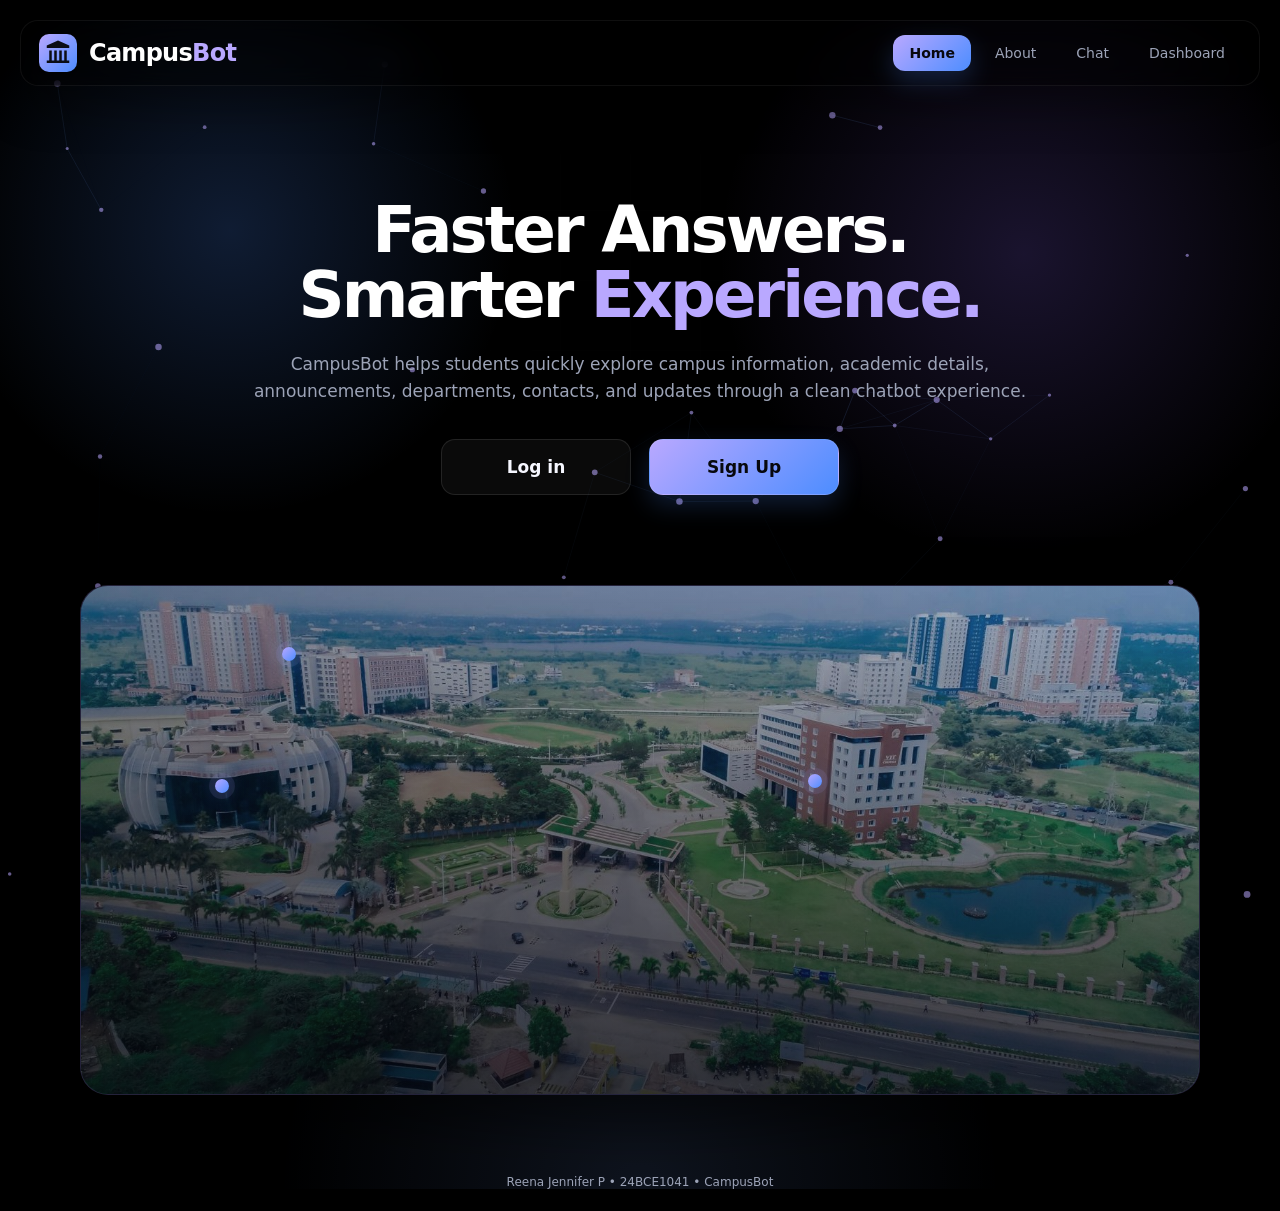
==== commit d65da42b: "Update frontend styles and chatbot flow" ====
--- a/frontend/index.html
+++ b/frontend/index.html
@@ -4,34 +4,16 @@
   <meta charset="UTF-8" />
   <meta name="viewport" content="width=device-width, initial-scale=1.0" />
   <title>CampusBot</title>
-  <link rel="stylesheet" href="https://cdnjs.cloudflare.com/ajax/libs/font-awesome/6.5.2/css/all.min.css">
   <link rel="stylesheet" href="css/styles.css">
 </head>
 <body>
   <canvas id="bgCanvas"></canvas>
   <div class="grid"></div>
 
+  <div id="siteHeader"></div>
+
   <div class="page page-landing">
     <div class="container">
-      <header class="landing-header">
-        <div class="brand">
-          <div class="brand-badge"><i class="fa-solid fa-building-columns"></i></div>
-          <div class="brand-text">Campus<span>Bot</span></div>
-        </div>
-
-        <nav class="nav-pill">
-          <a href="#" class="active">Home</a>
-          <a href="about.html">About</a>
-          <a href="chat.html">Chat</a>
-          <a href="dashboard.html">Dashboard</a>
-        </nav>
-
-        <div class="auth-links">
-          <a href="login.html">Log in</a>
-          <a href="signup.html" class="signup">Sign Up</a>
-        </div>
-      </header>
-
       <section class="hero">
         <h1>Faster Answers. Smarter <span>Experience.</span></h1>
         <p>
@@ -40,7 +22,26 @@
         </p>
 
         <div class="cta-row">
-          <a class="btn primary" href="chat.html">Ask CampusBot</a>
+          <a class="btn secondary" href="login.html">Log in</a>
+          <a class="btn primary" href="signup.html">Sign Up</a>
+        </div>
+        <div class="campus-map panel">
+          <img src="images/vit-campus.jpg" alt="Aerial view of VIT campus" class="campus-map-image" />
+
+          <button class="campus-spot library-spot" type="button">
+            <span class="spot-dot"></span>
+            <span class="spot-tip">Library</span>
+          </button>
+
+          <button class="campus-spot auditorium-spot" type="button">
+            <span class="spot-dot"></span>
+            <span class="spot-tip">Auditorium</span>
+          </button>
+
+          <button class="campus-spot academic-spot" type="button">
+            <span class="spot-dot"></span>
+            <span class="spot-tip">Academic Blocks</span>
+          </button>
         </div>
       </section>
     </div>
@@ -50,6 +51,8 @@
     <p>Reena Jennifer P • 24BCE1041 • CampusBot</p>
   </footer>
 
+  <script src="js/site-header.js"></script>
+  <script> renderSiteHeader("home"); </script>
   <script src="js/bg-canvas.js"></script>
 </body>
 </html>
--- a/frontend/css/styles.css
+++ b/frontend/css/styles.css
@@ -5,15 +5,10 @@
   --line:rgba(255,255,255,0.10);
   --line-soft:rgba(255,255,255,0.06);
   --panel:rgba(18,20,32,0.82);
-  --panel-2:rgba(255,255,255,0.04);
-  --input-bg:rgba(255,255,255,0.05);
   --accent:#b9a8ff;
   --accent-2:#4d8dff;
   --shadow:0 24px 60px rgba(0,0,0,0.55);
   --radius-xl:28px;
-  --radius-lg:20px;
-  --radius-md:16px;
-  --radius-sm:14px;
 }
 
 *{
@@ -83,10 +78,10 @@
 .site-header{
   width:min(1240px, calc(100vw - 32px));
   margin:20px auto 0;
-  padding:14px 18px;
+  padding:14px 18px 14px 92px;
   display:flex;
   align-items:center;
-  justify-content:space-between;
+  justify-content:flex-end;
   gap:20px;
   border:1px solid var(--line-soft);
   border-radius:18px;
@@ -96,18 +91,20 @@
 }
 
 .brand-link{
-  text-decoration:none;
-}
-
-.brand-wrap,
-.brand{
+  position:absolute;
+  left:18px;
+  top:50%;
+  transform:translateY(-50%);
+  z-index:3;
+}
+
+.brand-wrap{
   display:flex;
   align-items:center;
   gap:12px;
 }
 
-.brand-badge,
-.logo-box{
+.brand-badge{
   width:38px;
   height:38px;
   border-radius:10px;
@@ -116,8 +113,13 @@
   display:grid;
   place-items:center;
   color:#0b0d14;
-  font-size:16px;
   flex:0 0 38px;
+}
+
+.brand-badge svg{
+  width:30px;
+  height:30px;
+  display:block;
 }
 
 .brand-text{
@@ -133,26 +135,14 @@
   color:var(--accent);
 }
 
-.nav-links,
-.nav-pill{
+.nav-links{
   display:flex;
   align-items:center;
   gap:8px;
   flex-wrap:wrap;
 }
 
-.nav-pill{
-  padding:6px;
-  background:var(--panel-2);
-  border:1px solid var(--line);
-  border-radius:14px;
-  backdrop-filter:blur(14px);
-  box-shadow:var(--shadow);
-}
-
-.nav-links a,
-.nav-pill a{
-  text-decoration:none;
+.nav-links a{
   color:var(--muted);
   font-size:14px;
   font-weight:500;
@@ -161,20 +151,12 @@
   transition:.2s ease;
 }
 
-.nav-pill a{
-  font-size:15px;
-  padding:9px 20px;
-  border-radius:10px;
-}
-
-.nav-links a:hover,
-.nav-pill a:hover{
+.nav-links a:hover{
   color:var(--text);
   background:rgba(255,255,255,0.04);
 }
 
-.nav-links a.active,
-.nav-pill a.active{
+.nav-links a.active{
   color:#07080d;
   background:linear-gradient(135deg, var(--accent) 0%, var(--accent-2) 100%);
   font-weight:700;
@@ -201,13 +183,11 @@
 }
 
 .btn-primary,
-.btn-secondary,
 .btn,
 .submit{
   display:inline-flex;
   align-items:center;
   justify-content:center;
-  text-decoration:none;
   border:none;
   cursor:pointer;
   transition:.18s ease;
@@ -230,6 +210,21 @@
   transform:translateY(-1px);
 }
 
+.btn{
+  height:56px;
+  min-width:190px;
+  padding:0 28px;
+  border-radius:14px;
+  border:1px solid var(--line);
+  font-size:17px;
+  font-weight:600;
+}
+
+.btn.secondary{
+  color:var(--text);
+  background:rgba(255,255,255,0.04);
+}
+
 .site-footer{
   width:min(1240px, calc(100vw - 32px));
   margin:0 auto 22px;
@@ -242,33 +237,6 @@
 .page-landing{
   min-height:100vh;
   padding-bottom:48px;
-}
-
-.landing-header{
-  display:grid;
-  grid-template-columns:1fr auto 1fr;
-  align-items:center;
-  padding:24px 0 18px;
-}
-
-.auth-links{
-  display:flex;
-  align-items:center;
-  gap:18px;
-  justify-self:end;
-}
-
-.auth-links a{
-  color:var(--muted);
-}
-
-.auth-links .signup{
-  color:#07080d;
-  background:linear-gradient(135deg, var(--accent) 0%, var(--accent-2) 100%);
-  padding:10px 17px;
-  border-radius:10px;
-  font-weight:700;
-  box-shadow:0 10px 24px rgba(77,141,255,0.20);
 }
 
 .hero{
@@ -302,19 +270,94 @@
   margin-top:34px;
 }
 
-.btn{
-  height:56px;
-  min-width:190px;
-  padding:0 28px;
-  border-radius:14px;
-  border:1px solid var(--line);
-  font-size:17px;
-  font-weight:600;
-}
-
-.btn.secondary{
+.campus-map{
+  position:relative;
+  margin:90px auto 0;
+  width:min(1120px, 100%);
+  overflow:hidden;
+  border-radius:28px;
+  min-height:420px;
+}
+
+.campus-map-image{
+  width:100%;
+  height:100%;
+  min-height:420px;
+  object-fit:cover;
+  display:block;
+  filter:brightness(1) saturate(0.78);
+}
+
+.campus-map::after{
+  content:"";
+  position:absolute;
+  inset:0;
+  background:
+    linear-gradient(180deg, rgba(4,6,14,0.12), rgba(4,6,14,0.72)),
+    linear-gradient(90deg, rgba(0,0,0,0.22), rgba(77,141,255,0.06));
+  pointer-events:none;
+}
+
+.campus-spot{
+  position:absolute;
+  z-index:2;
+  background:transparent;
+  border:0;
+  cursor:pointer;
+  color:#fff;
+}
+
+.spot-dot{
+  width:14px;
+  height:14px;
+  border-radius:999px;
+  display:block;
+  background:linear-gradient(135deg, var(--accent), var(--accent-2));
+  box-shadow:
+    0 0 0 6px rgba(185,168,255,0.10),
+    0 0 18px rgba(77,141,255,0.40);
+  transition:transform .2s ease;
+}
+
+.spot-tip{
+  position:absolute;
+  left:20px;
+  top:-10px;
+  white-space:nowrap;
+  padding:8px 12px;
+  border-radius:12px;
+  background:rgba(10,12,22,0.86);
+  border:1px solid rgba(255,255,255,0.10);
   color:var(--text);
-  background:rgba(255,255,255,0.04);
+  font-size:13px;
+  opacity:0;
+  transform:translateY(6px);
+  transition:.2s ease;
+  pointer-events:none;
+}
+
+.campus-spot:hover .spot-dot{
+  transform:scale(1.12);
+}
+
+.campus-spot:hover .spot-tip{
+  opacity:1;
+  transform:translateY(0);
+}
+
+.library-spot{
+  left:65%;
+  top:37%;
+}
+
+.auditorium-spot{
+  left:12%;
+  top:38%;
+}
+
+.academic-spot{
+  left:18%;
+  top:12%;
 }
 
 /* about */
@@ -353,8 +396,7 @@
 }
 
 .about-hero h1,
-.dashboard-hero h1,
-.chat-topbar h1{
+.dashboard-hero h1{
   font-size:clamp(34px, 5vw, 62px);
   line-height:1.02;
   letter-spacing:-0.045em;
@@ -499,22 +541,10 @@
 
 /* auth */
 .auth-page{
-  min-height:100vh;
+  min-height:calc(100vh - 110px);
   display:grid;
   place-items:center;
   padding:24px;
-}
-
-.auth-header{
-  position:absolute;
-  top:26px;
-  left:32px;
-  display:flex;
-  align-items:center;
-  gap:10px;
-  font-size:24px;
-  font-weight:600;
-  letter-spacing:-0.03em;
 }
 
 .auth-card{
@@ -774,7 +804,7 @@
   flex-shrink:0;
 }
 
-.chat-topbar h1{
+.chat-topbar h2{
   margin-bottom:0;
 }
 
@@ -880,6 +910,11 @@
   margin-bottom:8px;
 }
 
+.message.thinking-message{
+  opacity:.82;
+  font-style:italic;
+}
+
 .chat-input-wrap{
   padding:18px 22px 22px;
   border-top:1px solid var(--line-soft);
@@ -927,19 +962,6 @@
 }
 
 @media (max-width: 980px){
-  .landing-header{
-    display:flex;
-    flex-wrap:wrap;
-    gap:16px;
-    justify-content:center;
-  }
-
-  .nav-pill{
-    order:3;
-    width:100%;
-    justify-content:center;
-  }
-
   .hero{
     padding-top:42px;
   }
@@ -962,12 +984,14 @@
     flex-direction:column;
     align-items:center;
     justify-content:center;
+    padding-left:18px;
+    padding-top:70px;
   }
 
-  .auth-header{
+  .brand-link{
+    left:18px;
     top:18px;
-    left:18px;
-    font-size:20px;
+    transform:none;
   }
 
   .chat-topbar{
